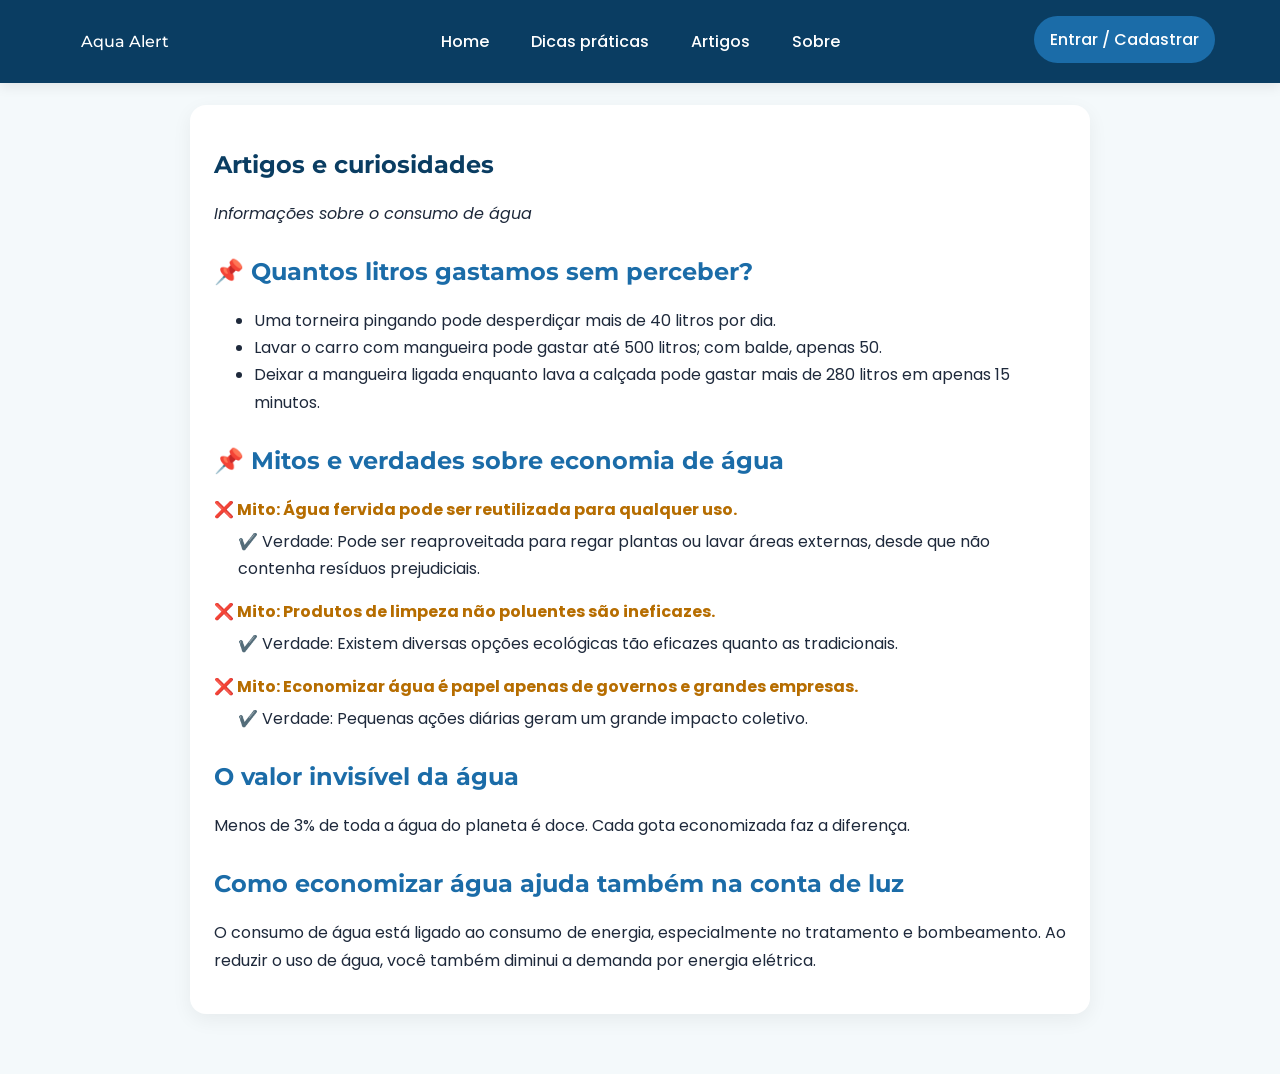
==== docs/artigos.html @ 445720dc "Publish Aqua Alert static site and API" ====
<!doctype html><html lang="pt-BR"><head><meta charset="utf-8"><meta name="viewport" content="width=device-width,initial-scale=1"><title>Artigos | Aqua Alert</title><link rel="preconnect" href="https://fonts.googleapis.com"><link rel="preconnect" href="https://fonts.gstatic.com" crossorigin><link href="https://fonts.googleapis.com/css2?family=Montserrat:wght@400;500;600;700&family=Poppins:wght@300;400;500;600&display=swap" rel="stylesheet"><link rel="stylesheet" href="site.css"></head><body><nav class="navbar"><div class="nav-container"><div class="logo"><a href="index.html">Aqua Alert</a></div><div class="nav-links"><a href="index.html">Home</a><a href="dicas.html">Dicas práticas</a><a href="artigos.html">Artigos</a><a href="sobre.html">Sobre</a></div><div class="nav-cta"><a href="index.html#acesso">Entrar / Cadastrar</a></div></div></nav><main class="page"><article class="content-card"><h1>Artigos e curiosidades</h1><p><em>Informações sobre o consumo de água</em></p><section><h2>📌 Quantos litros gastamos sem perceber?</h2><ul><li>Uma torneira pingando pode desperdiçar mais de 40 litros por dia.</li><li>Lavar o carro com mangueira pode gastar até 500 litros; com balde, apenas 50.</li><li>Deixar a mangueira ligada enquanto lava a calçada pode gastar mais de 280 litros em apenas 15 minutos.</li></ul></section><section><h2>📌 Mitos e verdades sobre economia de água</h2><dl><dt>❌ Mito: Água fervida pode ser reutilizada para qualquer uso.</dt><dd>✔️ Verdade: Pode ser reaproveitada para regar plantas ou lavar áreas externas, desde que não contenha resíduos prejudiciais.</dd><dt>❌ Mito: Produtos de limpeza não poluentes são ineficazes.</dt><dd>✔️ Verdade: Existem diversas opções ecológicas tão eficazes quanto as tradicionais.</dd><dt>❌ Mito: Economizar água é papel apenas de governos e grandes empresas.</dt><dd>✔️ Verdade: Pequenas ações diárias geram um grande impacto coletivo.</dd></dl></section><section><h2>O valor invisível da água</h2><p>Menos de 3% de toda a água do planeta é doce. Cada gota economizada faz a diferença.</p></section><section><h2>Como economizar água ajuda também na conta de luz</h2><p>O consumo de água está ligado ao consumo de energia, especialmente no tratamento e bombeamento. Ao reduzir o uso de água, você também diminui a demanda por energia elétrica.</p></section></article></main></body></html>
---- docs/site.css ----
:root { --primary: #0A3D62; --secondary: #1B6CA8; --accent: #38BDF8; --bg-light: #F4F9FB; --text-dark: #1E293B; --font-heading: 'Montserrat', sans-serif; --font-body: 'Poppins', sans-serif; }
* { box-sizing: border-box; }
body { margin: 0; min-height: 100vh; padding-top: 105px; color: var(--text-dark); background: var(--bg-light); font-family: var(--font-body); line-height: 1.7; }
.navbar { position: fixed; z-index: 10; inset: 0 0 auto; background: var(--primary); padding: 18px 0; box-shadow: 0 4px 12px rgba(0,0,0,.08); }
.nav-container { width: 90%; max-width: 1150px; margin: auto; display: grid; grid-template-columns: 1fr auto 1fr; align-items: center; }
.logo { justify-self: start; font-family: var(--font-heading); font-weight: 700; }
.nav-links { display: flex; gap: 10px; justify-self: center; }
.nav-cta { justify-self: end; }
.navbar a { display: inline-block; padding: 10px 16px; color: #fff; text-decoration: none; font-weight: 500; border-radius: 30px; transition: .25s ease; }
.navbar a:hover, .nav-cta a { background: var(--secondary); transform: translateY(-2px); }
.page { width: min(1200px, 90%); margin: 0 auto 60px; }
.welcome-container { min-height: calc(100vh - 150px); display: grid; place-items: center; }
.welcome-box { max-width: 800px; padding: 55px; text-align: center; background: #fff; border-radius: 18px; box-shadow: 0 10px 30px rgba(0,0,0,.06); }
h1,h2,h3 { font-family: var(--font-heading); color: var(--primary); line-height: 1.3; } .welcome-box h1 { font-size: clamp(2rem, 5vw, 2.5rem); }
.cta-buttons { display: flex; flex-wrap: wrap; justify-content: center; gap: 20px; margin-top: 30px; }
.button { display: inline-block; padding: 14px 32px; border: 2px solid var(--primary); border-radius: 40px; color: var(--primary); font-weight: 600; text-decoration: none; transition:.25s; }
.button.primary, .button:hover { color: #fff; background: var(--secondary); border-color: var(--secondary); }
.header { max-width: 850px; margin: 35px auto 45px; text-align: center; } .header h1 { font-size: clamp(2rem,5vw,2.5rem); }
.dicas-grid,.team,.benefits-grid { display:grid; grid-template-columns:repeat(auto-fit,minmax(260px,1fr)); gap:2rem; }
.dica-card,.member-card,.benefit-card,.content-card { padding:1.5rem; border-radius:16px; background:#fff; box-shadow:0 6px 20px rgba(0,0,0,.06); }
.dica-card:hover,.member-card:hover,.benefit-card:hover { transform:translateY(-5px); } .dica-icon { font-size:2.5rem; } .economia { display:flex; justify-content:space-between; gap:10px; padding:12px; border-radius:12px; background:#edf7fc; } .economia-valor { color:var(--secondary); font-weight:700; }
.content-card { max-width:900px; margin:auto; } .content-card h2 { color:var(--secondary); margin-top:1.8rem; } .content-card p { text-align:justify; } .content-card dt { color:#b66d00; font-weight:700; margin-top:1rem; } .content-card dd { margin: .3rem 0 1rem 1.5rem; }
.team { margin: 30px 0; } .member-card { text-align:center; } .photo { width:140px; height:140px; overflow:hidden; margin:0 auto 15px; border-radius:50%; } .photo img { width:100%; height:100%; object-fit:cover; }
.benefits { margin-top:45px; } .benefit-card { text-align:center; } .mission { display:grid; grid-template-columns:repeat(auto-fit,minmax(280px,1fr)); gap:30px; margin-top:30px; }
@media (max-width:760px) { body { padding-top: 150px; } .nav-container { grid-template-columns:1fr; justify-items:center; gap:7px; } .logo,.nav-cta,.nav-links { justify-self:center; } .nav-links { flex-wrap:wrap; justify-content:center; } .navbar a { padding:5px 8px; font-size:.85rem; } .welcome-box { padding:35px 25px; } }
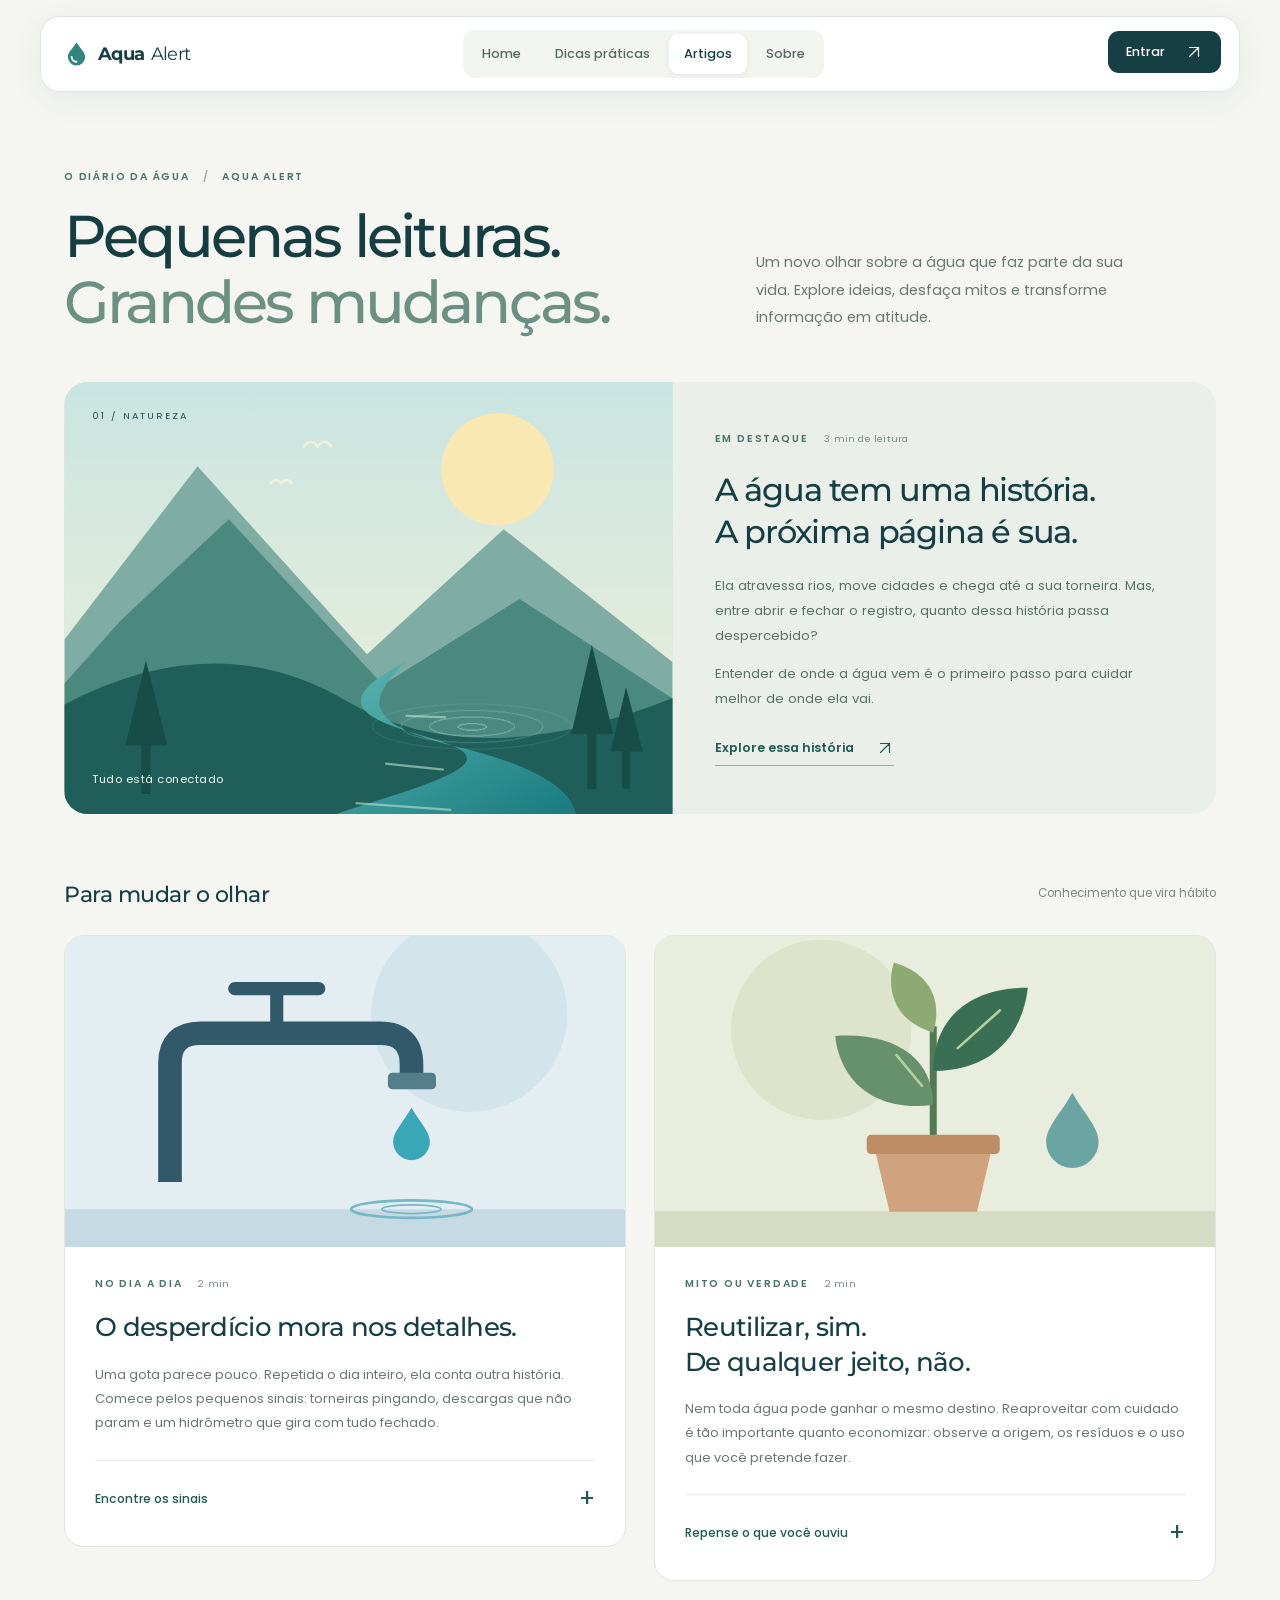
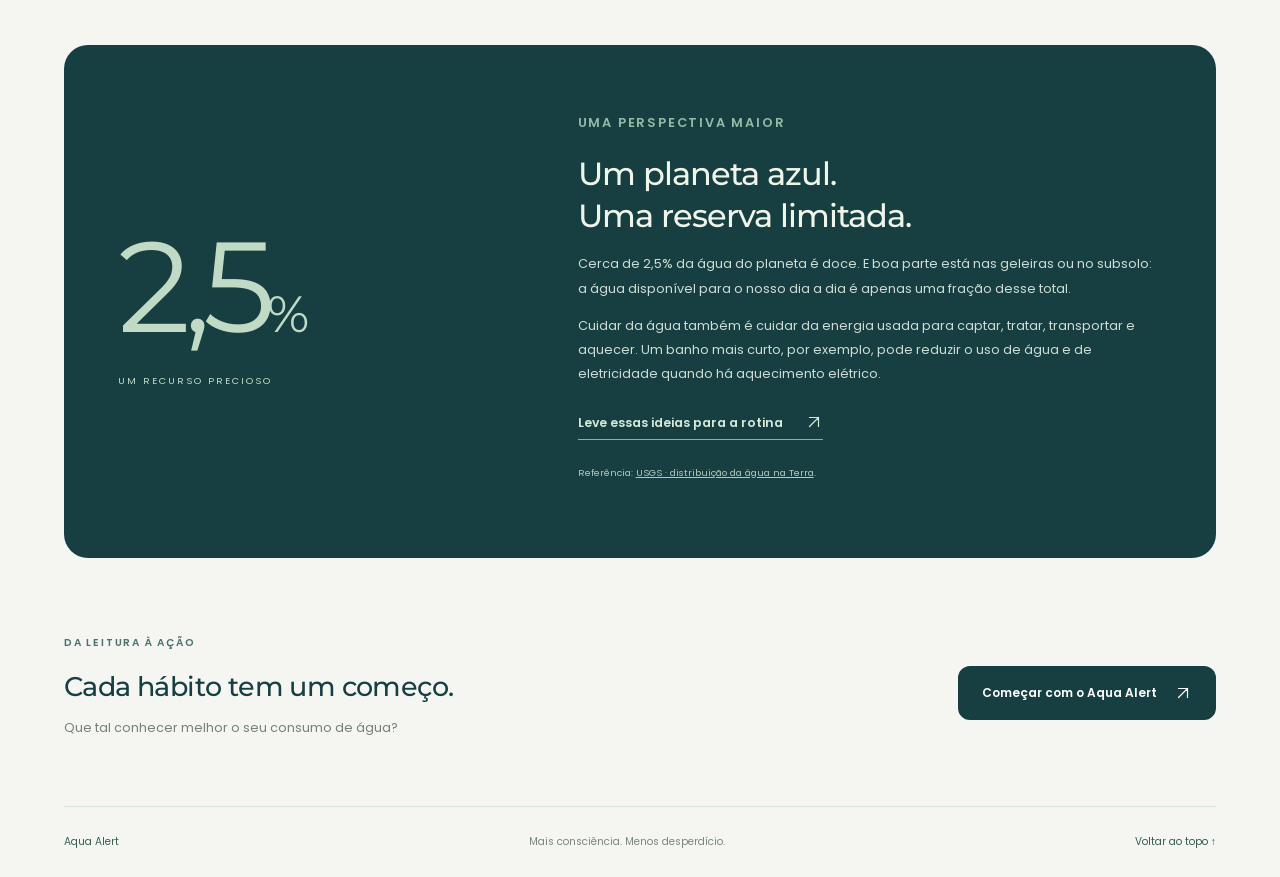
==== commit 2194b2eb: "feat: redesign articles and modernize site navigation" ====
--- a/docs/artigos.html
+++ b/docs/artigos.html
@@ -1 +1,13 @@
-<!doctype html><html lang="pt-BR"><head><meta charset="utf-8"><meta name="viewport" content="width=device-width,initial-scale=1"><title>Artigos | Aqua Alert</title><link rel="preconnect" href="https://fonts.googleapis.com"><link rel="preconnect" href="https://fonts.gstatic.com" crossorigin><link href="https://fonts.googleapis.com/css2?family=Montserrat:wght@400;500;600;700&family=Poppins:wght@300;400;500;600&display=swap" rel="stylesheet"><link rel="stylesheet" href="site.css"></head><body><nav class="navbar"><div class="nav-container"><div class="logo"><a href="index.html">Aqua Alert</a></div><div class="nav-links"><a href="index.html">Home</a><a href="dicas.html">Dicas práticas</a><a href="artigos.html">Artigos</a><a href="sobre.html">Sobre</a></div><div class="nav-cta"><a href="index.html#acesso">Entrar / Cadastrar</a></div></div></nav><main class="page"><article class="content-card"><h1>Artigos e curiosidades</h1><p><em>Informações sobre o consumo de água</em></p><section><h2>📌 Quantos litros gastamos sem perceber?</h2><ul><li>Uma torneira pingando pode desperdiçar mais de 40 litros por dia.</li><li>Lavar o carro com mangueira pode gastar até 500 litros; com balde, apenas 50.</li><li>Deixar a mangueira ligada enquanto lava a calçada pode gastar mais de 280 litros em apenas 15 minutos.</li></ul></section><section><h2>📌 Mitos e verdades sobre economia de água</h2><dl><dt>❌ Mito: Água fervida pode ser reutilizada para qualquer uso.</dt><dd>✔️ Verdade: Pode ser reaproveitada para regar plantas ou lavar áreas externas, desde que não contenha resíduos prejudiciais.</dd><dt>❌ Mito: Produtos de limpeza não poluentes são ineficazes.</dt><dd>✔️ Verdade: Existem diversas opções ecológicas tão eficazes quanto as tradicionais.</dd><dt>❌ Mito: Economizar água é papel apenas de governos e grandes empresas.</dt><dd>✔️ Verdade: Pequenas ações diárias geram um grande impacto coletivo.</dd></dl></section><section><h2>O valor invisível da água</h2><p>Menos de 3% de toda a água do planeta é doce. Cada gota economizada faz a diferença.</p></section><section><h2>Como economizar água ajuda também na conta de luz</h2><p>O consumo de água está ligado ao consumo de energia, especialmente no tratamento e bombeamento. Ao reduzir o uso de água, você também diminui a demanda por energia elétrica.</p></section></article></main></body></html>
+<!doctype html><html lang="pt-BR"><head><meta charset="utf-8"><meta name="viewport" content="width=device-width,initial-scale=1"><title>Artigos | Aqua Alert</title><link rel="preconnect" href="https://fonts.googleapis.com"><link rel="preconnect" href="https://fonts.gstatic.com" crossorigin><link href="https://fonts.googleapis.com/css2?family=Montserrat:wght@400;500;600;700&family=Poppins:wght@300;400;500;600&display=swap" rel="stylesheet"><link rel="stylesheet" href="site.css"><link rel="stylesheet" href="artigos.css"><script src="artigos.js" defer></script></head><body id="top"><nav class="navbar" aria-label="Navegação principal"><div class="nav-container"><div class="logo"><a href="index.html" aria-label="Aqua Alert — início"><svg viewBox="0 0 24 28" aria-hidden="true"><path d="M12 2C9 7 3 12 3 17a9 9 0 0 0 18 0C21 12 15 7 12 2Z" fill="currentColor"/><path d="M7 17a5 5 0 0 0 5 5" fill="none" stroke="white" stroke-width="2" stroke-linecap="round"/></svg>Aqua<span>Alert</span></a></div><div class="nav-links"><a href="index.html">Home</a><a href="dicas.html">Dicas práticas</a><a href="artigos.html" aria-current="page">Artigos</a><a href="sobre.html">Sobre</a></div><div class="nav-cta"><a href="auth.html">Entrar <svg class="arrow-icon" viewBox="0 0 24 24" width="18" height="18" aria-hidden="true"><path d="M6 18 18 6M6 6h12v12" fill="none" stroke="currentColor" stroke-width="1.6" stroke-linecap="round" stroke-linejoin="round"/></svg></a></div></div></nav><main class="page journal">
+<header class="journal-heading"><div><p class="eyebrow">O diário da água <span aria-hidden="true">/</span> Aqua Alert</p><h1>Pequenas leituras.<br><span>Grandes mudanças.</span></h1></div><p>Um novo olhar sobre a água que faz parte da sua vida. Explore ideias, desfaça mitos e transforme informação em atitude.</p></header>
+<section aria-labelledby="featured-title" class="featured-story">
+<div class="story-visual hero-visual" tabindex="0" aria-label="Ilustração animada do ciclo da água. Passe o mouse ou use o foco do teclado para movimentar a paisagem."><img src="assets/editorial/ciclo.svg" width="800" height="650" alt="Paisagem ilustrada com rio, montanhas e sol refletido na água"><img class="ripple-motion" data-motion="assets/editorial/ondas.gif" src="assets/editorial/ondas-paradas.png" width="400" height="180" alt=""><span class="visual-note">Tudo está conectado</span><span class="visual-index" aria-hidden="true">01 / NATUREZA</span></div>
+<div class="featured-copy"><p class="eyebrow">Em destaque <span class="reading-time">3 min de leitura</span></p><h2 id="featured-title">A água tem uma história.<br>A próxima página é sua.</h2><p>Ela atravessa rios, move cidades e chega até a sua torneira. Mas, entre abrir e fechar o registro, quanto dessa história passa despercebido?</p><p>Entender de onde a água vem é o primeiro passo para cuidar melhor de onde ela vai.</p><a class="text-link" href="#valor-da-agua">Explore essa história <svg class="arrow-icon" viewBox="0 0 24 24" width="18" height="18" aria-hidden="true"><path d="M6 18 18 6M6 6h12v12" fill="none" stroke="currentColor" stroke-width="1.6" stroke-linecap="round" stroke-linejoin="round"/></svg></a></div></section>
+<div class="journal-toolbar"><h2>Para mudar o olhar</h2><span>Conhecimento que vira hábito</span></div>
+<section class="stories-grid" aria-label="Artigos sobre consumo consciente">
+<article class="story-card" id="desperdicio"><div class="story-visual"><img loading="lazy" src="assets/editorial/torneira.svg" width="640" height="400" alt="Torneira ilustrada e uma gota sobre a superfície da água"></div><div class="story-body"><p class="eyebrow">No dia a dia <span class="reading-time">2 min</span></p><h2>O desperdício mora nos detalhes.</h2><p>Uma gota parece pouco. Repetida o dia inteiro, ela conta outra história. Comece pelos pequenos sinais: torneiras pingando, descargas que não param e um hidrômetro que gira com tudo fechado.</p><details><summary>Encontre os sinais <span aria-hidden="true">+</span></summary><div class="article-expanded"><p><strong>Faça uma pausa e observe.</strong> Feche torneiras e desligue os aparelhos que usam água. Se o hidrômetro continuar marcando consumo, investigue um possível vazamento.</p><p>No quintal, troque a mangueira pela vassoura na limpeza a seco. Na lavagem do carro, prefira balde e pano. O hábito muda antes mesmo de a conta chegar.</p><p class="takeaway">Seu próximo passo: escolha uma torneira para verificar hoje.</p></div></details></div></article>
+<article class="story-card" id="mitos"><div class="story-visual"><img loading="lazy" src="assets/editorial/planta.svg" width="640" height="400" alt="Folhas verdes crescendo em um vaso ao lado de uma gota de água"></div><div class="story-body"><p class="eyebrow">Mito ou verdade <span class="reading-time">2 min</span></p><h2>Reutilizar, sim.<br>De qualquer jeito, não.</h2><p>Nem toda água pode ganhar o mesmo destino. Reaproveitar com cuidado é tão importante quanto economizar: observe a origem, os resíduos e o uso que você pretende fazer.</p><details><summary>Repense o que você ouviu <span aria-hidden="true">+</span></summary><div class="article-expanded"><h3>“Se ferver, serve para tudo.”</h3><p>Ferver não remove todos os contaminantes químicos. Não transforme água de origem incerta em água para beber ou cozinhar.</p><h3>“Qualquer água serve para as plantas.”</h3><p>Água com sal, gordura ou produtos de limpeza pode prejudicar o solo e as plantas. A água limpa usada para lavar vegetais pode ser uma alternativa para regar.</p><h3>“Minha atitude não faz diferença.”</h3><p>Faz parte de uma mudança coletiva. Evitar desperdício em casa complementa o trabalho de empresas e do poder público.</p></div></details></div></article>
+</section>
+<article id="valor-da-agua" class="water-story"><div class="water-number" aria-hidden="true">2,5<span>%</span><span class="number-caption">um recurso precioso</span></div><div><p class="eyebrow">Uma perspectiva maior</p><h2>Um planeta azul.<br>Uma reserva limitada.</h2><p>Cerca de 2,5% da água do planeta é doce. E boa parte está nas geleiras ou no subsolo: a água disponível para o nosso dia a dia é apenas uma fração desse total.</p><p>Cuidar da água também é cuidar da energia usada para captar, tratar, transportar e aquecer. Um banho mais curto, por exemplo, pode reduzir o uso de água e de eletricidade quando há aquecimento elétrico.</p><a class="text-link" href="dicas.html">Leve essas ideias para a rotina <svg class="arrow-icon" viewBox="0 0 24 24" width="18" height="18" aria-hidden="true"><path d="M6 18 18 6M6 6h12v12" fill="none" stroke="currentColor" stroke-width="1.6" stroke-linecap="round" stroke-linejoin="round"/></svg></a><p class="source-note">Referência: <a href="https://www.usgs.gov/special-topics/water-science-school/science/where-earths-water" target="_blank" rel="noopener noreferrer">USGS · distribuição da água na Terra</a>.</p></div></article>
+<aside class="journal-end"><div><p class="eyebrow">Da leitura à ação</p><h2>Cada hábito tem um começo.</h2><p>Que tal conhecer melhor o seu consumo de água?</p></div><a class="button primary" href="auth.html">Começar com o Aqua Alert <svg class="arrow-icon" viewBox="0 0 24 24" width="18" height="18" aria-hidden="true"><path d="M6 18 18 6M6 6h12v12" fill="none" stroke="currentColor" stroke-width="1.6" stroke-linecap="round" stroke-linejoin="round"/></svg></a></aside>
+</main><footer class="journal-footer"><a href="index.html">Aqua Alert</a><span>Mais consciência. Menos desperdício.</span><a href="#top">Voltar ao topo ↑</a></footer></body></html>
--- a/docs/site.css
+++ b/docs/site.css
@@ -23,3 +23,25 @@
 .team { margin: 30px 0; } .member-card { text-align:center; } .photo { width:140px; height:140px; overflow:hidden; margin:0 auto 15px; border-radius:50%; } .photo img { width:100%; height:100%; object-fit:cover; }
 .benefits { margin-top:45px; } .benefit-card { text-align:center; } .mission { display:grid; grid-template-columns:repeat(auto-fit,minmax(280px,1fr)); gap:30px; margin-top:30px; }
 @media (max-width:760px) { body { padding-top: 150px; } .nav-container { grid-template-columns:1fr; justify-items:center; gap:7px; } .logo,.nav-cta,.nav-links { justify-self:center; } .nav-links { flex-wrap:wrap; justify-content:center; } .navbar a { padding:5px 8px; font-size:.85rem; } .welcome-box { padding:35px 25px; } }
+
+/* Shared public navigation */
+:root { --primary:#153f43; --secondary:#236d70; --accent:#79b8b0; --bg-light:#f5f6f2; }
+body { padding-top:112px; }
+.navbar { inset:16px 0 auto; padding:0; background:transparent; box-shadow:none; }
+.nav-container { width:min(1200px,94%); max-width:none; grid-template-columns:1fr auto 1fr; gap:20px; min-height:76px; padding:10px 18px 10px 24px; border:1px solid #dce5df; border-radius:20px; background:rgba(255,255,255,.96); box-shadow:0 8px 32px #123e4210; backdrop-filter:blur(16px); }
+.navbar .logo a { display:flex; align-items:center; gap:6px; padding:8px 0; color:#153f43; font-size:1.1rem; font-weight:700; letter-spacing:-.6px; white-space:nowrap; }
+.logo svg { width:23px; height:28px; margin-right:4px; color:#30867d; }
+.logo a span { font-weight:400; }
+.nav-links { gap:4px; padding:4px; background:#f3f5f1; border-radius:12px; }
+.navbar .nav-links a { padding:9px 15px; border-radius:9px; color:#566764; font-size:.8rem; font-weight:500; transition:color .2s,background .2s,box-shadow .2s; white-space:nowrap; }
+.navbar a:hover { transform:none; background:transparent; }
+.navbar .nav-links a:hover { color:#153f43; background:#e5ede7; }
+.navbar .nav-links a[aria-current="page"] { color:#153f43; background:white; box-shadow:0 2px 7px #173f4310; }
+.navbar .nav-cta a { display:flex; gap:20px; align-items:center; padding:10px 18px; border-radius:11px; color:white; background:#153f43; font-size:.8rem; }
+.navbar .nav-cta a:hover { background:#236d70; }
+a:focus-visible, summary:focus-visible, [tabindex]:focus-visible { outline:3px solid #409e92; outline-offset:5px; }
+@media(max-width:900px) { .nav-container { gap:12px; padding:10px 16px; } .navbar .nav-links a { padding:9px 10px; } .navbar .nav-cta a { gap:10px; } }
+@media(max-width:680px) { body { padding-top:156px; } .navbar { top:10px; } .nav-container { grid-template-columns:1fr auto; gap:8px; border-radius:16px; padding:10px 14px; } .logo { justify-self:start; } .nav-cta { grid-column:2; grid-row:1; justify-self:end; } .nav-links { grid-row:2; grid-column:1 / -1; justify-self:stretch; justify-content:space-between; flex-wrap:nowrap; } .navbar .nav-links a { text-align:center; flex:1; padding:7px 5px; font-size:.75rem; } .navbar .logo a { font-size:1rem; } .welcome-box { padding:32px 22px; } }
+@media(prefers-reduced-motion:reduce) { *,*::before,*::after { scroll-behavior:auto!important; transition:none!important; animation:none!important; } }
+.arrow-icon { display:inline-block; flex-shrink:0; vertical-align:middle; }
+.dica-icon { font-family:var(--font-heading); font-size:1.1rem; color:#588778; letter-spacing:2px; }
--- a/docs/artigos.css
+++ b/docs/artigos.css
@@ -0,0 +1,45 @@
+html { scroll-behavior:smooth; scroll-padding-top:130px; }
+.journal { width:min(1160px,90%); margin-bottom:0; }
+.journal-heading { display:grid; grid-template-columns:1.35fr 1fr; align-items:end; gap:70px; padding:56px 0 46px; }
+.eyebrow { margin:0 0 18px; color:#49736b; font-size:.65rem; font-weight:600; letter-spacing:1.8px; text-transform:uppercase; }
+.eyebrow>span[aria-hidden] { margin:0 9px; color:#96aaa2; }
+.journal h1 { margin:0; color:#163e41; font-size:clamp(2.5rem,4.6vw,4.15rem); font-weight:500; letter-spacing:-2.8px; line-height:1.12; }
+.journal h1 span { color:#6d9085; }
+.journal-heading>p { max-width:375px; margin:0 0 4px; color:#687873; font-size:.9rem; line-height:1.9; }
+.featured-story { display:grid; grid-template-columns:1.12fr 1fr; overflow:hidden; background:#eaf0e9; border-radius:24px; }
+.story-visual { position:relative; overflow:hidden; background:#dbe8e0; }
+.story-visual>img { display:block; width:100%; height:100%; object-fit:cover; transition:transform .8s cubic-bezier(.2,.7,.2,1),filter .8s; }
+.hero-visual { min-height:430px; }
+.hero-visual>img:first-child { position:absolute; inset:0; }
+.story-visual:hover>img:first-child,.story-visual:focus>img:first-child,.story-card:focus-within .story-visual>img { transform:scale(1.045); filter:saturate(1.12); }
+.visual-index,.visual-note { position:absolute; z-index:1; color:#eff9ed; font-size:.6rem; letter-spacing:2px; }
+.visual-index { top:26px; left:28px; color:#204f4b; }
+.visual-note { bottom:25px; left:28px; font-size:.7rem; letter-spacing:.5px; }
+.hero-visual .ripple-motion { position:absolute; bottom:5%; left:43%; width:48%; height:auto; mix-blend-mode:screen; opacity:.5; }
+.featured-copy { padding:48px 42px; align-self:center; }
+.reading-time { color:#7b8c82; font-size:.6rem; letter-spacing:.2px; text-transform:none; font-weight:400; margin-left:12px; white-space:nowrap; }
+.featured-copy h2 { font-size:clamp(1.65rem,2.5vw,2.2rem); font-weight:500; letter-spacing:-1.2px; margin:22px 0; }
+.featured-copy>p:not(.eyebrow) { color:#5b7167; font-size:.82rem; line-height:1.9; }
+.text-link { display:inline-flex; align-items:center; gap:22px; color:#205a53; text-decoration:none; font-size:.78rem; font-weight:600; padding:12px 0 6px; border-bottom:1px solid #8daea0; }
+.text-link span { font-size:1.2rem; transition:transform .2s; }.text-link:hover span { transform:translate(3px,-3px); }
+.journal-toolbar { display:flex; align-items:center; justify-content:space-between; gap:20px; margin:66px 0 26px; }
+.journal-toolbar h2 { font-size:1.4rem; font-weight:500; letter-spacing:-.5px; margin:0; }
+.journal-toolbar>span { font-size:.72rem; color:#7a8880; }
+.stories-grid { display:grid; grid-template-columns:1fr 1fr; gap:28px; align-items:start; }
+.story-card { border:1px solid #e0e7de; border-radius:20px; overflow:hidden; background:#fff; transition:box-shadow .3s,border-color .3s; scroll-margin-top:130px; }
+.story-card:hover { box-shadow:0 16px 35px #294d4410; border-color:#bacfc0; }
+.story-card .story-visual { aspect-ratio:1.8; }.story-card .story-visual>img { height:100%; }
+.story-body { padding:28px 30px 22px; }.story-body h2 { font-size:1.65rem; font-weight:500; letter-spacing:-.7px; margin:0 0 18px; }
+.story-body>p:not(.eyebrow),.article-expanded p { color:#68786f; font-size:.8rem; line-height:1.9; }
+.story-body details { margin-top:24px; border-top:1px solid #e6ece4; }
+.story-body summary { list-style:none; display:flex; align-items:center; justify-content:space-between; gap:14px; cursor:pointer; padding:18px 0 4px; font-size:.76rem; font-weight:500; color:#205a53; }
+.story-body summary::-webkit-details-marker { display:none; }.story-body summary span { font-size:1.5rem; font-weight:400; transition:transform .3s; }details[open] summary span { transform:rotate(45deg); }
+.article-expanded { padding:12px 0 4px; }.article-expanded h3 { font-size:.85rem; margin:18px 0 8px; }.article-expanded .takeaway { padding:16px; background:#f0f5ed; border-left:2px solid #6d9881; }
+.water-story { display:grid; grid-template-columns:.8fr 1.2fr; align-items:center; gap:70px; padding:66px 54px; margin:64px 0; background:#173f41; color:#cedcd3; border-radius:24px; scroll-margin-top:130px; }
+.water-number { font-family:var(--font-heading); color:#c1dac6; font-size:clamp(5rem,10vw,9rem); letter-spacing:-8px; line-height:1.1; }.water-number>span:first-child { font-size:.4em; letter-spacing:-2px; }.water-number .number-caption { display:block; font-family:var(--font-body); font-size:.6rem; letter-spacing:2px; text-transform:uppercase; margin-top:20px; }
+.water-story h2 { color:#f0f5e9; font-weight:500; font-size:2rem; letter-spacing:-1px; margin:16px 0; }.water-story p { font-size:.8rem; line-height:1.9; }.water-story .eyebrow { color:#94bba6; }.water-story .text-link { color:#d6ead8; }.water-story .source-note { font-size:.6rem; color:#b2c9be; margin-top:24px; }.source-note a { color:inherit; }
+.journal-end { display:flex; justify-content:space-between; align-items:center; gap:30px; padding:12px 0 54px; }.journal-end h2 { font-weight:500; font-size:1.7rem; letter-spacing:-.6px; margin:0; }.journal-end p:not(.eyebrow) { font-size:.8rem; color:#758278; }.journal-end .button { font-size:.75rem; border-radius:12px; padding:15px 22px; white-space:nowrap; background:#173f41; border-color:#173f41; }.journal-end .button span { margin-left:18px; }
+.journal-footer { width:min(1160px,90%); margin:auto; padding:26px 0; border-top:1px solid #dce4d9; display:flex; justify-content:space-between; gap:20px; font-size:.65rem; color:#7a897e; }.journal-footer a { color:#385d53; text-decoration:none; }
+@media(max-width:900px) { .journal-heading { gap:35px; }.featured-copy { padding:30px; }.water-story { padding:40px 30px; gap:30px; }.story-body { padding:24px; } }
+@media(max-width:680px) { html { scroll-padding-top:165px; }.journal-heading { grid-template-columns:1fr; gap:22px; padding:30px 0; }.journal h1 { letter-spacing:-1.8px; }.journal-heading>p { max-width:none; }.featured-story { grid-template-columns:1fr; }.hero-visual { min-height:320px; }.featured-copy { padding:28px; }.stories-grid { grid-template-columns:1fr; gap:24px; }.journal-toolbar { margin-top:40px; }.journal-toolbar>span { display:none; }.water-story { grid-template-columns:1fr; gap:30px; margin:40px 0; padding:32px 26px; }.water-number { font-size:6rem; }.water-number .number-caption { margin-top:8px; }.water-story h2 { font-size:1.7rem; }.journal-end { flex-direction:column; align-items:start; }.journal-footer { flex-wrap:wrap; }.journal-footer>span { width:100%; order:3; }.reading-time { margin-left:8px; } }
+.text-link .arrow-icon { transition:transform .2s; }.text-link:hover .arrow-icon { transform:translate(3px,-3px); }.journal-end .arrow-icon { margin-left:14px; }
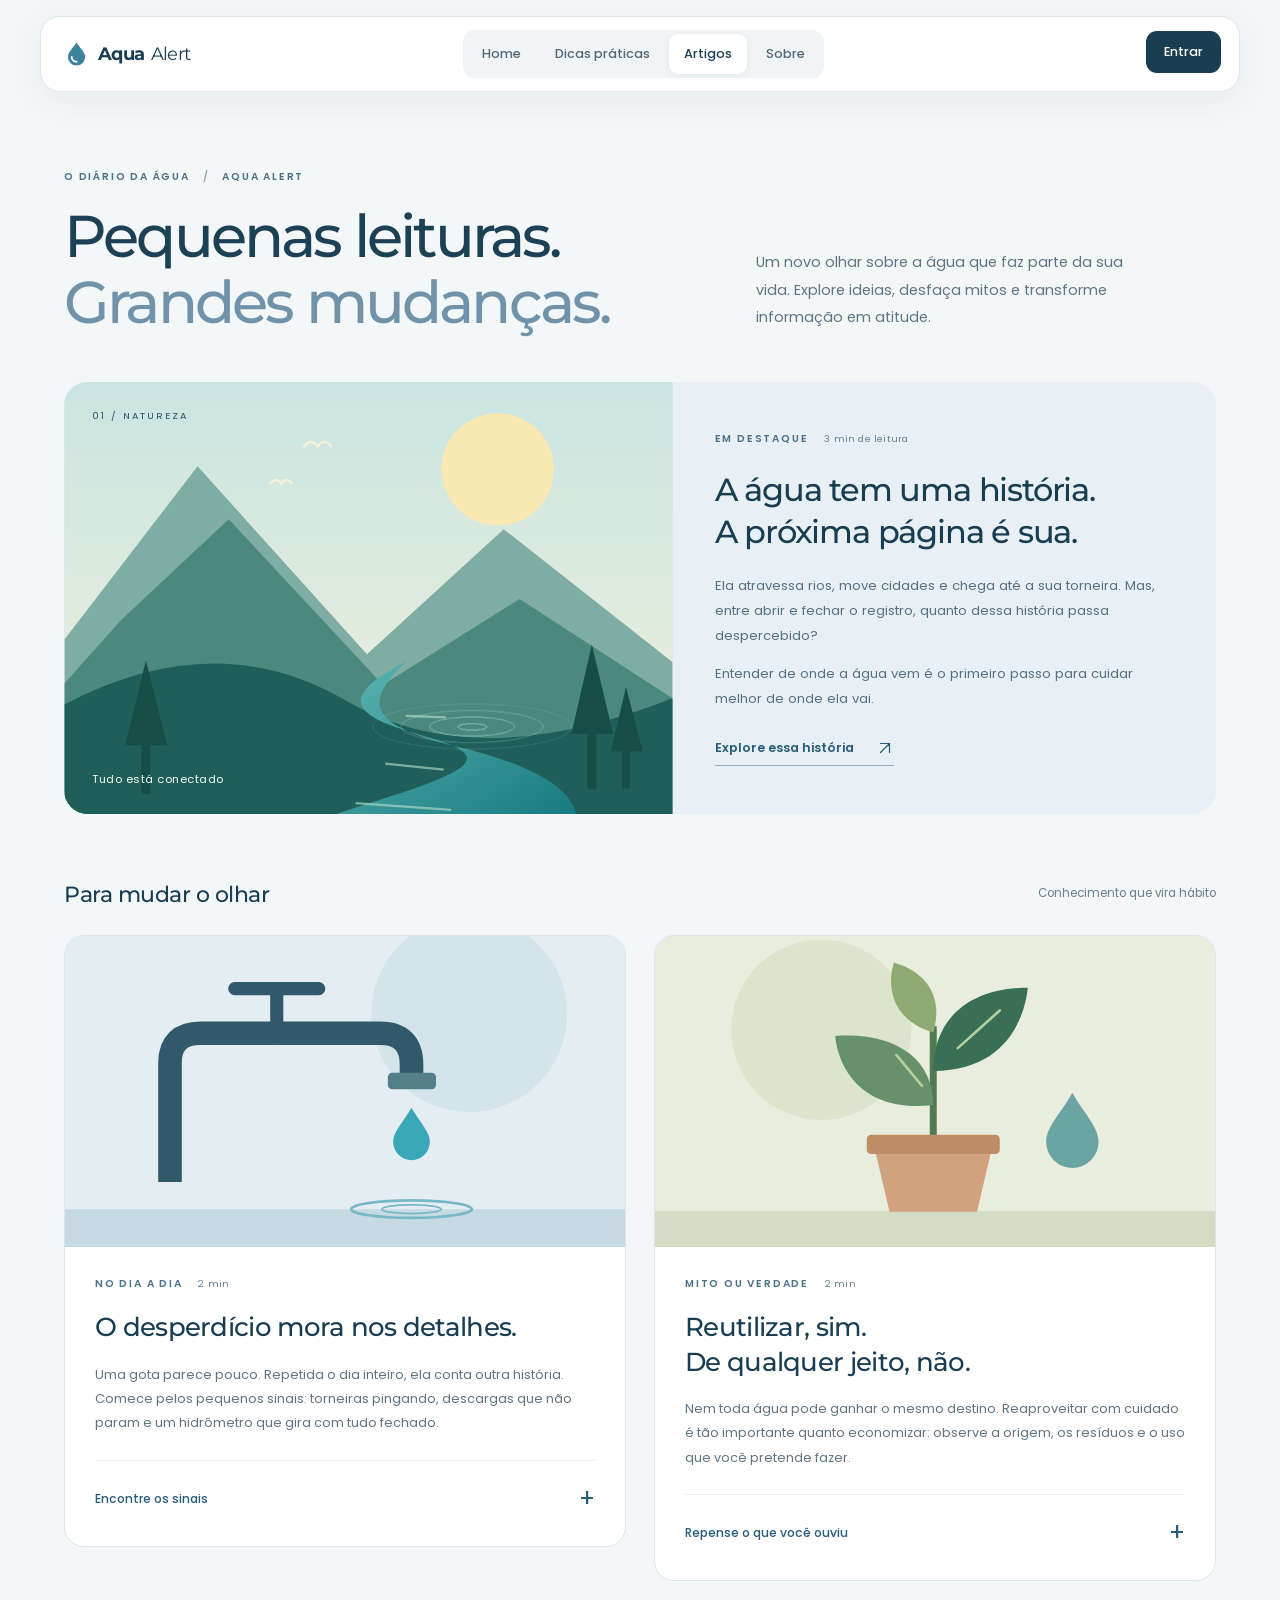
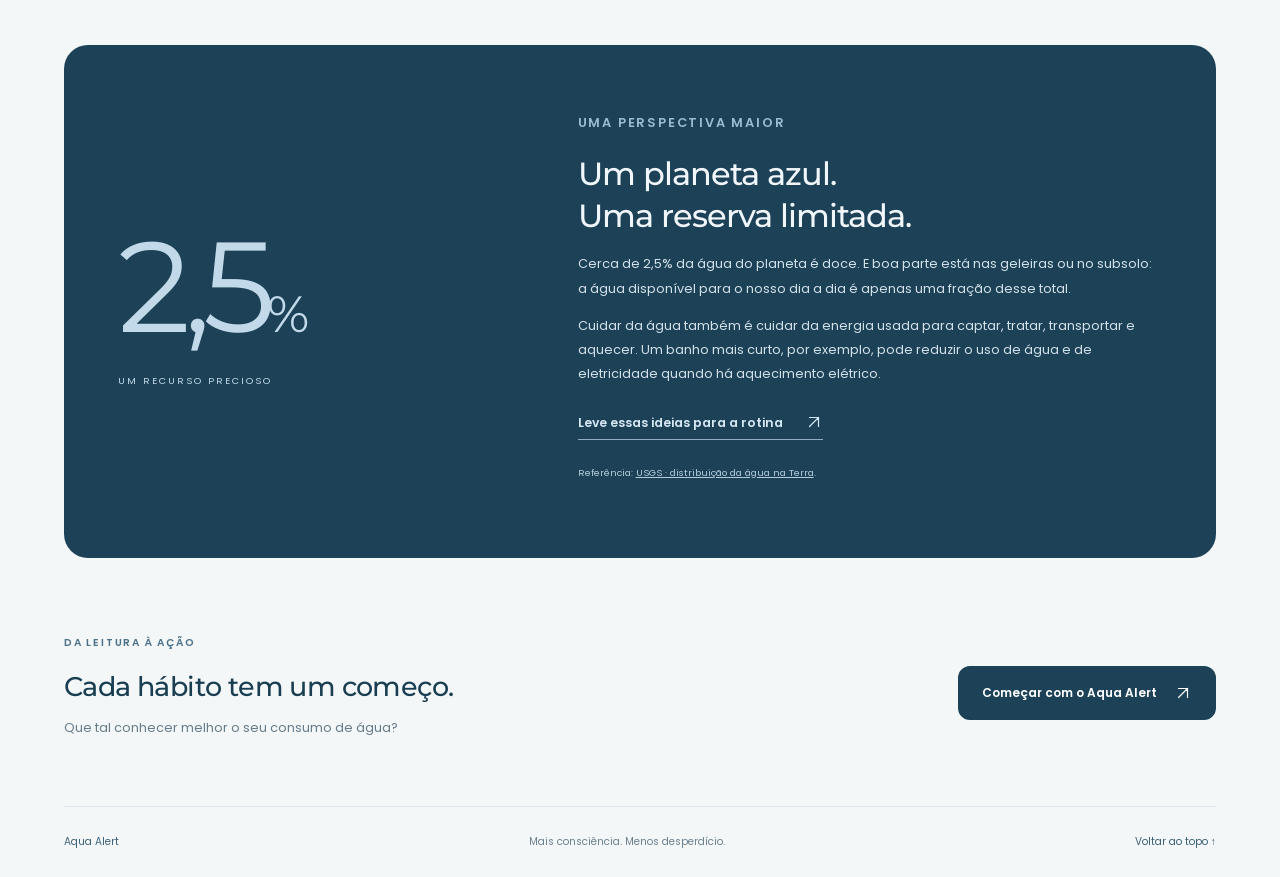
==== commit 81c33f95: "fix: restore authenticated navigation and add persistent account settings" ====
--- a/docs/artigos.html
+++ b/docs/artigos.html
@@ -1,4 +1,4 @@
-<!doctype html><html lang="pt-BR"><head><meta charset="utf-8"><meta name="viewport" content="width=device-width,initial-scale=1"><title>Artigos | Aqua Alert</title><link rel="preconnect" href="https://fonts.googleapis.com"><link rel="preconnect" href="https://fonts.gstatic.com" crossorigin><link href="https://fonts.googleapis.com/css2?family=Montserrat:wght@400;500;600;700&family=Poppins:wght@300;400;500;600&display=swap" rel="stylesheet"><link rel="stylesheet" href="site.css"><link rel="stylesheet" href="artigos.css"><script src="artigos.js" defer></script></head><body id="top"><nav class="navbar" aria-label="Navegação principal"><div class="nav-container"><div class="logo"><a href="index.html" aria-label="Aqua Alert — início"><svg viewBox="0 0 24 28" aria-hidden="true"><path d="M12 2C9 7 3 12 3 17a9 9 0 0 0 18 0C21 12 15 7 12 2Z" fill="currentColor"/><path d="M7 17a5 5 0 0 0 5 5" fill="none" stroke="white" stroke-width="2" stroke-linecap="round"/></svg>Aqua<span>Alert</span></a></div><div class="nav-links"><a href="index.html">Home</a><a href="dicas.html">Dicas práticas</a><a href="artigos.html" aria-current="page">Artigos</a><a href="sobre.html">Sobre</a></div><div class="nav-cta"><a href="auth.html">Entrar <svg class="arrow-icon" viewBox="0 0 24 24" width="18" height="18" aria-hidden="true"><path d="M6 18 18 6M6 6h12v12" fill="none" stroke="currentColor" stroke-width="1.6" stroke-linecap="round" stroke-linejoin="round"/></svg></a></div></div></nav><main class="page journal">
+<!doctype html><html lang="pt-BR"><head><meta charset="utf-8"><script src="theme-init.js"></script><meta name="viewport" content="width=device-width,initial-scale=1"><title>Artigos | Aqua Alert</title><link rel="preconnect" href="https://fonts.googleapis.com"><link rel="preconnect" href="https://fonts.gstatic.com" crossorigin><link href="https://fonts.googleapis.com/css2?family=Montserrat:wght@400;500;600;700&family=Poppins:wght@300;400;500;600&display=swap" rel="stylesheet"><link rel="stylesheet" href="site.css"><link rel="stylesheet" href="artigos.css"><script src="artigos.js" defer></script><link rel="stylesheet" href="account.css?v=1"><link rel="stylesheet" href="themes.css?v=1"><script src="account.js?v=1" defer></script></head><body id="top"><nav class="navbar" aria-label="Navegação principal"><div class="nav-container"><div class="logo"><a href="index.html" aria-label="Aqua Alert — início"><svg viewBox="0 0 24 28" aria-hidden="true"><path d="M12 2C9 7 3 12 3 17a9 9 0 0 0 18 0C21 12 15 7 12 2Z" fill="currentColor"/><path d="M7 17a5 5 0 0 0 5 5" fill="none" stroke="white" stroke-width="2" stroke-linecap="round"/></svg>Aqua<span>Alert</span></a></div><div class="nav-links"><a href="index.html">Home</a><a href="dicas.html">Dicas práticas</a><a href="artigos.html" aria-current="page">Artigos</a><a href="sobre.html">Sobre</a></div><div class="nav-cta"><a href="auth.html">Entrar <svg class="arrow-icon" viewBox="0 0 24 24" width="18" height="18" aria-hidden="true"><path d="M6 18 18 6M6 6h12v12" fill="none" stroke="currentColor" stroke-width="1.6" stroke-linecap="round" stroke-linejoin="round"/></svg></a></div></div></nav><main class="page journal">
 <header class="journal-heading"><div><p class="eyebrow">O diário da água <span aria-hidden="true">/</span> Aqua Alert</p><h1>Pequenas leituras.<br><span>Grandes mudanças.</span></h1></div><p>Um novo olhar sobre a água que faz parte da sua vida. Explore ideias, desfaça mitos e transforme informação em atitude.</p></header>
 <section aria-labelledby="featured-title" class="featured-story">
 <div class="story-visual hero-visual" tabindex="0" aria-label="Ilustração animada do ciclo da água. Passe o mouse ou use o foco do teclado para movimentar a paisagem."><img src="assets/editorial/ciclo.svg" width="800" height="650" alt="Paisagem ilustrada com rio, montanhas e sol refletido na água"><img class="ripple-motion" data-motion="assets/editorial/ondas.gif" src="assets/editorial/ondas-paradas.png" width="400" height="180" alt=""><span class="visual-note">Tudo está conectado</span><span class="visual-index" aria-hidden="true">01 / NATUREZA</span></div>
--- a/docs/site.css
+++ b/docs/site.css
@@ -25,23 +25,23 @@
 @media (max-width:760px) { body { padding-top: 150px; } .nav-container { grid-template-columns:1fr; justify-items:center; gap:7px; } .logo,.nav-cta,.nav-links { justify-self:center; } .nav-links { flex-wrap:wrap; justify-content:center; } .navbar a { padding:5px 8px; font-size:.85rem; } .welcome-box { padding:35px 25px; } }
 
 /* Shared public navigation */
-:root { --primary:#153f43; --secondary:#236d70; --accent:#79b8b0; --bg-light:#f5f6f2; }
+:root { --primary:#193e52; --secondary:#2d718e; --accent:#85b8ce; --bg-light:#f4f7f8; }
 body { padding-top:112px; }
 .navbar { inset:16px 0 auto; padding:0; background:transparent; box-shadow:none; }
-.nav-container { width:min(1200px,94%); max-width:none; grid-template-columns:1fr auto 1fr; gap:20px; min-height:76px; padding:10px 18px 10px 24px; border:1px solid #dce5df; border-radius:20px; background:rgba(255,255,255,.96); box-shadow:0 8px 32px #123e4210; backdrop-filter:blur(16px); }
-.navbar .logo a { display:flex; align-items:center; gap:6px; padding:8px 0; color:#153f43; font-size:1.1rem; font-weight:700; letter-spacing:-.6px; white-space:nowrap; }
-.logo svg { width:23px; height:28px; margin-right:4px; color:#30867d; }
+.nav-container { width:min(1200px,94%); max-width:none; grid-template-columns:1fr auto 1fr; gap:20px; min-height:76px; padding:10px 18px 10px 24px; border:1px solid #dce5eb; border-radius:20px; background:rgba(255,255,255,.96); box-shadow:0 8px 32px #123e4210; backdrop-filter:blur(16px); }
+.navbar .logo a { display:flex; align-items:center; gap:6px; padding:8px 0; color:#193e52; font-size:1.1rem; font-weight:700; letter-spacing:-.6px; white-space:nowrap; }
+.logo svg { width:23px; height:28px; margin-right:4px; color:#3e829e; }
 .logo a span { font-weight:400; }
-.nav-links { gap:4px; padding:4px; background:#f3f5f1; border-radius:12px; }
-.navbar .nav-links a { padding:9px 15px; border-radius:9px; color:#566764; font-size:.8rem; font-weight:500; transition:color .2s,background .2s,box-shadow .2s; white-space:nowrap; }
+.nav-links { gap:4px; padding:4px; background:#f0f4f7; border-radius:12px; }
+.navbar .nav-links a { padding:9px 15px; border-radius:9px; color:#526775; font-size:.8rem; font-weight:500; transition:color .2s,background .2s,box-shadow .2s; white-space:nowrap; }
 .navbar a:hover { transform:none; background:transparent; }
-.navbar .nav-links a:hover { color:#153f43; background:#e5ede7; }
-.navbar .nav-links a[aria-current="page"] { color:#153f43; background:white; box-shadow:0 2px 7px #173f4310; }
-.navbar .nav-cta a { display:flex; gap:20px; align-items:center; padding:10px 18px; border-radius:11px; color:white; background:#153f43; font-size:.8rem; }
-.navbar .nav-cta a:hover { background:#236d70; }
-a:focus-visible, summary:focus-visible, [tabindex]:focus-visible { outline:3px solid #409e92; outline-offset:5px; }
+.navbar .nav-links a:hover { color:#193e52; background:#e5edf3; }
+.navbar .nav-links a[aria-current="page"] { color:#193e52; background:white; box-shadow:0 2px 7px #173f4310; }
+.navbar .nav-cta a { display:flex; gap:20px; align-items:center; padding:10px 18px; border-radius:11px; color:white; background:#193e52; font-size:.8rem; }
+.navbar .nav-cta a:hover { background:#2d718e; }
+a:focus-visible, summary:focus-visible, [tabindex]:focus-visible { outline:3px solid #468eae; outline-offset:5px; }
 @media(max-width:900px) { .nav-container { gap:12px; padding:10px 16px; } .navbar .nav-links a { padding:9px 10px; } .navbar .nav-cta a { gap:10px; } }
 @media(max-width:680px) { body { padding-top:156px; } .navbar { top:10px; } .nav-container { grid-template-columns:1fr auto; gap:8px; border-radius:16px; padding:10px 14px; } .logo { justify-self:start; } .nav-cta { grid-column:2; grid-row:1; justify-self:end; } .nav-links { grid-row:2; grid-column:1 / -1; justify-self:stretch; justify-content:space-between; flex-wrap:nowrap; } .navbar .nav-links a { text-align:center; flex:1; padding:7px 5px; font-size:.75rem; } .navbar .logo a { font-size:1rem; } .welcome-box { padding:32px 22px; } }
 @media(prefers-reduced-motion:reduce) { *,*::before,*::after { scroll-behavior:auto!important; transition:none!important; animation:none!important; } }
 .arrow-icon { display:inline-block; flex-shrink:0; vertical-align:middle; }
-.dica-icon { font-family:var(--font-heading); font-size:1.1rem; color:#588778; letter-spacing:2px; }
+.dica-icon { font-family:var(--font-heading); font-size:1.1rem; color:#5b849c; letter-spacing:2px; }
--- a/docs/artigos.css
+++ b/docs/artigos.css
@@ -1,45 +1,45 @@
 html { scroll-behavior:smooth; scroll-padding-top:130px; }
 .journal { width:min(1160px,90%); margin-bottom:0; }
 .journal-heading { display:grid; grid-template-columns:1.35fr 1fr; align-items:end; gap:70px; padding:56px 0 46px; }
-.eyebrow { margin:0 0 18px; color:#49736b; font-size:.65rem; font-weight:600; letter-spacing:1.8px; text-transform:uppercase; }
+.eyebrow { margin:0 0 18px; color:#4c7289; font-size:.65rem; font-weight:600; letter-spacing:1.8px; text-transform:uppercase; }
 .eyebrow>span[aria-hidden] { margin:0 9px; color:#96aaa2; }
-.journal h1 { margin:0; color:#163e41; font-size:clamp(2.5rem,4.6vw,4.15rem); font-weight:500; letter-spacing:-2.8px; line-height:1.12; }
-.journal h1 span { color:#6d9085; }
-.journal-heading>p { max-width:375px; margin:0 0 4px; color:#687873; font-size:.9rem; line-height:1.9; }
-.featured-story { display:grid; grid-template-columns:1.12fr 1fr; overflow:hidden; background:#eaf0e9; border-radius:24px; }
-.story-visual { position:relative; overflow:hidden; background:#dbe8e0; }
+.journal h1 { margin:0; color:#1c4054; font-size:clamp(2.5rem,4.6vw,4.15rem); font-weight:500; letter-spacing:-2.8px; line-height:1.12; }
+.journal h1 span { color:#7093aa; }
+.journal-heading>p { max-width:375px; margin:0 0 4px; color:#607583; font-size:.9rem; line-height:1.9; }
+.featured-story { display:grid; grid-template-columns:1.12fr 1fr; overflow:hidden; background:#e9f0f5; border-radius:24px; }
+.story-visual { position:relative; overflow:hidden; background:#dce9f0; }
 .story-visual>img { display:block; width:100%; height:100%; object-fit:cover; transition:transform .8s cubic-bezier(.2,.7,.2,1),filter .8s; }
 .hero-visual { min-height:430px; }
 .hero-visual>img:first-child { position:absolute; inset:0; }
 .story-visual:hover>img:first-child,.story-visual:focus>img:first-child,.story-card:focus-within .story-visual>img { transform:scale(1.045); filter:saturate(1.12); }
 .visual-index,.visual-note { position:absolute; z-index:1; color:#eff9ed; font-size:.6rem; letter-spacing:2px; }
-.visual-index { top:26px; left:28px; color:#204f4b; }
+.visual-index { top:26px; left:28px; color:#285268; }
 .visual-note { bottom:25px; left:28px; font-size:.7rem; letter-spacing:.5px; }
 .hero-visual .ripple-motion { position:absolute; bottom:5%; left:43%; width:48%; height:auto; mix-blend-mode:screen; opacity:.5; }
 .featured-copy { padding:48px 42px; align-self:center; }
-.reading-time { color:#7b8c82; font-size:.6rem; letter-spacing:.2px; text-transform:none; font-weight:400; margin-left:12px; white-space:nowrap; }
+.reading-time { color:#6a8190; font-size:.6rem; letter-spacing:.2px; text-transform:none; font-weight:400; margin-left:12px; white-space:nowrap; }
 .featured-copy h2 { font-size:clamp(1.65rem,2.5vw,2.2rem); font-weight:500; letter-spacing:-1.2px; margin:22px 0; }
-.featured-copy>p:not(.eyebrow) { color:#5b7167; font-size:.82rem; line-height:1.9; }
-.text-link { display:inline-flex; align-items:center; gap:22px; color:#205a53; text-decoration:none; font-size:.78rem; font-weight:600; padding:12px 0 6px; border-bottom:1px solid #8daea0; }
+.featured-copy>p:not(.eyebrow) { color:#567080; font-size:.82rem; line-height:1.9; }
+.text-link { display:inline-flex; align-items:center; gap:22px; color:#285d79; text-decoration:none; font-size:.78rem; font-weight:600; padding:12px 0 6px; border-bottom:1px solid #91adbf; }
 .text-link span { font-size:1.2rem; transition:transform .2s; }.text-link:hover span { transform:translate(3px,-3px); }
 .journal-toolbar { display:flex; align-items:center; justify-content:space-between; gap:20px; margin:66px 0 26px; }
 .journal-toolbar h2 { font-size:1.4rem; font-weight:500; letter-spacing:-.5px; margin:0; }
-.journal-toolbar>span { font-size:.72rem; color:#7a8880; }
+.journal-toolbar>span { font-size:.72rem; color:#6a7e8b; }
 .stories-grid { display:grid; grid-template-columns:1fr 1fr; gap:28px; align-items:start; }
-.story-card { border:1px solid #e0e7de; border-radius:20px; overflow:hidden; background:#fff; transition:box-shadow .3s,border-color .3s; scroll-margin-top:130px; }
-.story-card:hover { box-shadow:0 16px 35px #294d4410; border-color:#bacfc0; }
+.story-card { border:1px solid #dce5eb; border-radius:20px; overflow:hidden; background:#fff; transition:box-shadow .3s,border-color .3s; scroll-margin-top:130px; }
+.story-card:hover { box-shadow:0 16px 35px #294d4410; border-color:#b8ccdc; }
 .story-card .story-visual { aspect-ratio:1.8; }.story-card .story-visual>img { height:100%; }
 .story-body { padding:28px 30px 22px; }.story-body h2 { font-size:1.65rem; font-weight:500; letter-spacing:-.7px; margin:0 0 18px; }
-.story-body>p:not(.eyebrow),.article-expanded p { color:#68786f; font-size:.8rem; line-height:1.9; }
-.story-body details { margin-top:24px; border-top:1px solid #e6ece4; }
-.story-body summary { list-style:none; display:flex; align-items:center; justify-content:space-between; gap:14px; cursor:pointer; padding:18px 0 4px; font-size:.76rem; font-weight:500; color:#205a53; }
+.story-body>p:not(.eyebrow),.article-expanded p { color:#607581; font-size:.8rem; line-height:1.9; }
+.story-body details { margin-top:24px; border-top:1px solid #e5ecf2; }
+.story-body summary { list-style:none; display:flex; align-items:center; justify-content:space-between; gap:14px; cursor:pointer; padding:18px 0 4px; font-size:.76rem; font-weight:500; color:#285d79; }
 .story-body summary::-webkit-details-marker { display:none; }.story-body summary span { font-size:1.5rem; font-weight:400; transition:transform .3s; }details[open] summary span { transform:rotate(45deg); }
-.article-expanded { padding:12px 0 4px; }.article-expanded h3 { font-size:.85rem; margin:18px 0 8px; }.article-expanded .takeaway { padding:16px; background:#f0f5ed; border-left:2px solid #6d9881; }
-.water-story { display:grid; grid-template-columns:.8fr 1.2fr; align-items:center; gap:70px; padding:66px 54px; margin:64px 0; background:#173f41; color:#cedcd3; border-radius:24px; scroll-margin-top:130px; }
-.water-number { font-family:var(--font-heading); color:#c1dac6; font-size:clamp(5rem,10vw,9rem); letter-spacing:-8px; line-height:1.1; }.water-number>span:first-child { font-size:.4em; letter-spacing:-2px; }.water-number .number-caption { display:block; font-family:var(--font-body); font-size:.6rem; letter-spacing:2px; text-transform:uppercase; margin-top:20px; }
-.water-story h2 { color:#f0f5e9; font-weight:500; font-size:2rem; letter-spacing:-1px; margin:16px 0; }.water-story p { font-size:.8rem; line-height:1.9; }.water-story .eyebrow { color:#94bba6; }.water-story .text-link { color:#d6ead8; }.water-story .source-note { font-size:.6rem; color:#b2c9be; margin-top:24px; }.source-note a { color:inherit; }
-.journal-end { display:flex; justify-content:space-between; align-items:center; gap:30px; padding:12px 0 54px; }.journal-end h2 { font-weight:500; font-size:1.7rem; letter-spacing:-.6px; margin:0; }.journal-end p:not(.eyebrow) { font-size:.8rem; color:#758278; }.journal-end .button { font-size:.75rem; border-radius:12px; padding:15px 22px; white-space:nowrap; background:#173f41; border-color:#173f41; }.journal-end .button span { margin-left:18px; }
-.journal-footer { width:min(1160px,90%); margin:auto; padding:26px 0; border-top:1px solid #dce4d9; display:flex; justify-content:space-between; gap:20px; font-size:.65rem; color:#7a897e; }.journal-footer a { color:#385d53; text-decoration:none; }
+.article-expanded { padding:12px 0 4px; }.article-expanded h3 { font-size:.85rem; margin:18px 0 8px; }.article-expanded .takeaway { padding:16px; background:#eef4f8; border-left:2px solid #6e98b1; }
+.water-story { display:grid; grid-template-columns:.8fr 1.2fr; align-items:center; gap:70px; padding:66px 54px; margin:64px 0; background:#1d4258; color:#d2e0e9; border-radius:24px; scroll-margin-top:130px; }
+.water-number { font-family:var(--font-heading); color:#c1d9e8; font-size:clamp(5rem,10vw,9rem); letter-spacing:-8px; line-height:1.1; }.water-number>span:first-child { font-size:.4em; letter-spacing:-2px; }.water-number .number-caption { display:block; font-family:var(--font-body); font-size:.6rem; letter-spacing:2px; text-transform:uppercase; margin-top:20px; }
+.water-story h2 { color:#f0f6fa; font-weight:500; font-size:2rem; letter-spacing:-1px; margin:16px 0; }.water-story p { font-size:.8rem; line-height:1.9; }.water-story .eyebrow { color:#9abbd0; }.water-story .text-link { color:#d6e8f3; }.water-story .source-note { font-size:.6rem; color:#b5cbd9; margin-top:24px; }.source-note a { color:inherit; }
+.journal-end { display:flex; justify-content:space-between; align-items:center; gap:30px; padding:12px 0 54px; }.journal-end h2 { font-weight:500; font-size:1.7rem; letter-spacing:-.6px; margin:0; }.journal-end p:not(.eyebrow) { font-size:.8rem; color:#657c8b; }.journal-end .button { font-size:.75rem; border-radius:12px; padding:15px 22px; white-space:nowrap; background:#1d4258; border-color:#1d4258; }.journal-end .button span { margin-left:18px; }
+.journal-footer { width:min(1160px,90%); margin:auto; padding:26px 0; border-top:1px solid #dce5ed; display:flex; justify-content:space-between; gap:20px; font-size:.65rem; color:#6b8291; }.journal-footer a { color:#3d6077; text-decoration:none; }
 @media(max-width:900px) { .journal-heading { gap:35px; }.featured-copy { padding:30px; }.water-story { padding:40px 30px; gap:30px; }.story-body { padding:24px; } }
 @media(max-width:680px) { html { scroll-padding-top:165px; }.journal-heading { grid-template-columns:1fr; gap:22px; padding:30px 0; }.journal h1 { letter-spacing:-1.8px; }.journal-heading>p { max-width:none; }.featured-story { grid-template-columns:1fr; }.hero-visual { min-height:320px; }.featured-copy { padding:28px; }.stories-grid { grid-template-columns:1fr; gap:24px; }.journal-toolbar { margin-top:40px; }.journal-toolbar>span { display:none; }.water-story { grid-template-columns:1fr; gap:30px; margin:40px 0; padding:32px 26px; }.water-number { font-size:6rem; }.water-number .number-caption { margin-top:8px; }.water-story h2 { font-size:1.7rem; }.journal-end { flex-direction:column; align-items:start; }.journal-footer { flex-wrap:wrap; }.journal-footer>span { width:100%; order:3; }.reading-time { margin-left:8px; } }
 .text-link .arrow-icon { transition:transform .2s; }.text-link:hover .arrow-icon { transform:translate(3px,-3px); }.journal-end .arrow-icon { margin-left:14px; }
--- a/docs/account.css
+++ b/docs/account.css
@@ -0,0 +1,5 @@
+.account-control{position:relative}.account-trigger{display:grid;place-items:center;padding:3px;border:1px solid #bcd1e0;background:transparent;border-radius:50%;cursor:pointer}.account-avatar{display:grid;place-items:center;width:38px;height:38px;border-radius:50%;background:#dcebf7;color:#214e70;font-family:var(--font-heading);font-size:1rem;font-weight:600;overflow:hidden;flex-shrink:0}.account-avatar img,.avatar-preview img{display:block;width:100%;height:100%;object-fit:cover}.account-panel{position:absolute;right:0;top:calc(100% + 14px);width:310px;max-width:calc(100vw - 32px);padding:16px;background:#fff;border:1px solid #d8e4ed;border-radius:18px;box-shadow:0 18px 65px #12304726;color:#233e52;max-height:calc(100dvh - 105px);overflow:auto;text-align:left}.account-identity{display:flex;gap:12px;align-items:center;padding:4px 0 16px;border-bottom:1px solid #e3ecf3}.account-identity>div{min-width:0}.account-identity strong{display:block;font-size:.85rem;overflow-wrap:anywhere}.account-identity #account-email{display:block;font-size:.65rem;color:#6a8295;overflow-wrap:anywhere}.account-panel button,.navbar .account-panel a{display:block;width:100%;font:inherit;font-size:.78rem;text-align:left;border:0;border-radius:8px;background:transparent;color:#345b78;padding:11px 10px;cursor:pointer;text-decoration:none;transition:background .2s}.account-panel button:hover,.navbar .account-panel a:hover{background:#ecf3f8;transform:none}.account-panel .account-signout{border-top:1px solid #e3ecf3;border-radius:0;margin-top:6px;padding-top:15px;color:#a54150}.theme-label{display:block;padding:12px 10px 10px;font-size:.7rem;font-weight:500}.theme-label select{display:block;width:100%;margin-top:8px;font:inherit;background:#f4f7fa;color:#294f6a;border:1px solid #cbdce8;border-radius:8px;padding:10px}.account-notice{font-size:.65rem;color:#5b7890;margin:8px 0 0}.account-notice:empty{display:none}.account-trigger:focus-visible,.account-panel button:focus-visible,.account-dialog button:focus-visible,input:focus-visible,select:focus-visible{outline:3px solid #468eae;outline-offset:3px}
+.account-dialog{width:min(460px,92vw);max-height:85dvh;overflow:auto;border:1px solid #d6e4ee;border-radius:24px;padding:30px;background:#fff;color:#29495f;box-shadow:0 30px 100px #071a3940}.account-dialog::backdrop{background:#0b203a99;backdrop-filter:blur(5px)}.account-dialog-heading{display:flex;gap:20px;align-items:center;justify-content:space-between;margin-bottom:24px}.account-eyebrow{text-transform:uppercase;letter-spacing:1.8px;font-size:.58rem;color:#6a8ba4;margin:0 0 8px}.account-dialog h2{font-size:1.5rem;font-weight:500;letter-spacing:-.7px;margin:0}.account-dialog button{border:0;border-radius:10px;padding:12px 18px;background:#285d80;color:white;font:inherit;font-size:.8rem;cursor:pointer}.account-dialog button:disabled{opacity:.55;cursor:wait}.account-dialog .account-close{background:#eef4f8;color:#496b83;font-size:1.5rem;padding:1px 12px}.account-dialog form>p{font-size:.73rem;color:#657d91;line-height:1.8}.account-field{display:block;font-size:.75rem;margin:18px 0}.account-field input{display:block;width:100%;margin-top:8px;border:1px solid #c6d9e6;border-radius:9px;padding:12px;color:#29495f;background:#f7fafc;font:inherit}.account-field input[type=file]{font-size:.65rem;padding:10px}.avatar-preview{display:grid;place-items:center;overflow:hidden;margin:0 auto 20px;border-radius:50%;width:112px;height:112px;background:#dcebf7;color:#214e70;font-size:2.4rem;font-family:var(--font-heading)}.account-dialog-actions{display:flex;justify-content:space-between;gap:10px}.account-dialog .account-secondary{background:#eef4f8;color:#496b83}.account-dialog .account-form-status{min-height:1.4em;margin:18px 0 0;color:#287155;overflow-wrap:anywhere}.account-dialog .account-form-status.error{color:#b1384f}body:has(.account-dialog[open]){overflow:hidden}
+@media(max-width:680px){.account-avatar{width:32px;height:32px;font-size:.8rem}.account-panel{top:calc(100% + 12px);max-height:calc(100dvh - 95px)}.account-dialog{padding:23px}.account-dialog-actions{flex-wrap:wrap}}
+
+.account-panel button:disabled{opacity:.5;cursor:not-allowed}.account-panel button:disabled:hover{background:transparent}
--- a/docs/themes.css
+++ b/docs/themes.css
@@ -0,0 +1,24 @@
+:root{color-scheme:light}html[data-theme=dark]{color-scheme:dark;--primary:#b8d9f0;--secondary:#477da4;--accent:#94c5e5;--bg-light:#0b1723;--text-dark:#d1dfeb}
+html[data-theme=dark] body,html[data-theme=dark] .about-page{background:#0b1723;color:#c7d8e6}
+html[data-theme=dark] :is(.nav-container,.welcome-box,.dica-card,.member-card,.benefit-card,.content-card,.auth-card,.metric,.chart-card,.history-card,.settings,.story-card,.habit-card,.person-card,.bento-step,.practice-card){background:#142738;border-color:#294357;color:#c7d8e6;box-shadow:none}
+html[data-theme=dark] :is(h1,h2,h3,.journal h1,.navbar .logo a,.navbar .nav-links a[aria-current=page],.metric-value,.history-table th){color:#d3e8f8}
+html[data-theme=dark] :is(.nav-links,.navbar .nav-links a[aria-current=page],.economia,.device-card,.credential code,.article-expanded .takeaway,.featured-story,.bento-main,.practice-card:first-child,.practice-card:last-child){background:#1b3348;border-color:#35556e}
+html[data-theme=dark] :is(.navbar .nav-links a,.journal-heading>p,.featured-copy>p:not(.eyebrow),.story-body>p:not(.eyebrow),.article-expanded p,.intro-copy p,.project-flow>div>p:not(.eyebrow),.habit-card p,.flow-steps p,.value-item p,.metric-label,.chart-card p,.empty,.tips-intro>p,.practice-card>p,.practice-card details p,.method-intro>p:not(.section-label),.method-steps p,.bento-main>p:not(.section-label),.bento-step p,.section-heading>p,.journal-end p:not(.eyebrow)){color:#a6bdce}
+html[data-theme=dark] :is(.eyebrow,.section-label,.habit-category,.habit-number,.reading-time,.journal-toolbar>span,.team-portrait>p,.source-note,.status,.secondary-link){color:#9cb9cf}
+html[data-theme=dark] :is(.text-link,.story-body summary,.habit-card summary,.practice-card summary,.habit-choice,.inline-link,.journal-footer a,.about-footer a){color:#a8d0ee}
+html[data-theme=dark] :is(.about-main h2 span,.journal h1 span){color:#86b1d0}
+html[data-theme=dark] :is(.nav-container,.journal-footer,.about-footer,.flow-steps li,.value-item,.history-table th,.history-table td,.practice-card details,.method-steps li,.signal-path span){border-color:#355168}
+html[data-theme=dark] .navbar .nav-links a:hover{background:#29485f;color:#def0ff}
+html[data-theme=dark] :is(.auth-columns label,.password-recovery label){color:#bfd6e8}
+html[data-theme=dark] :is(.auth-columns input,.password-recovery input,.settings input){background:#0c1c2a;color:#e2edf5;border-color:#426078}
+html[data-theme=dark] .outline-button{background:#183247;color:#cbe3f6;border-color:#547994}
+html[data-theme=dark] .button:not(.primary){color:#c3def1;border-color:#6a91af}
+html[data-theme=dark] .account-panel,html[data-theme=dark] .account-dialog{background:#142738;border-color:#355168;color:#d2e5f3}
+html[data-theme=dark] :is(.account-panel button,.navbar .account-panel a,.account-dialog h2){color:#c6dfef}
+html[data-theme=dark] :is(.account-identity,.account-panel .account-signout){border-color:#355168}
+html[data-theme=dark] :is(.account-panel button:hover,.navbar .account-panel a:hover,.theme-label select,.account-field input,.account-dialog .account-close,.account-dialog .account-secondary){background:#1c354a;color:#cee6f6;border-color:#44657e}
+html[data-theme=dark] :is(.account-notice,.account-identity #account-email,.account-dialog form>p,.account-eyebrow){color:#a3bed2}
+html[data-theme=dark] .account-dialog .account-form-status{color:#94d6ba}html[data-theme=dark] .account-dialog .account-form-status.error,html[data-theme=dark] .status.error{color:#ff9aaf}
+html[data-theme=dark] .status.success{color:#94d6ba}html[data-theme=dark] .habit-choice:has(input:checked){color:#c5e6ff}
+html[data-theme=dark] .about-hero h1{color:#f6faff}html[data-theme=dark] .about-hero h1 em,html[data-theme=dark] .manifesto em{color:#88b9df}
+html[data-theme=dark] .navbar .nav-links a[aria-current=page]{background:#365d7b;color:#f5faff;box-shadow:inset 0 0 0 1px #7397b044}
